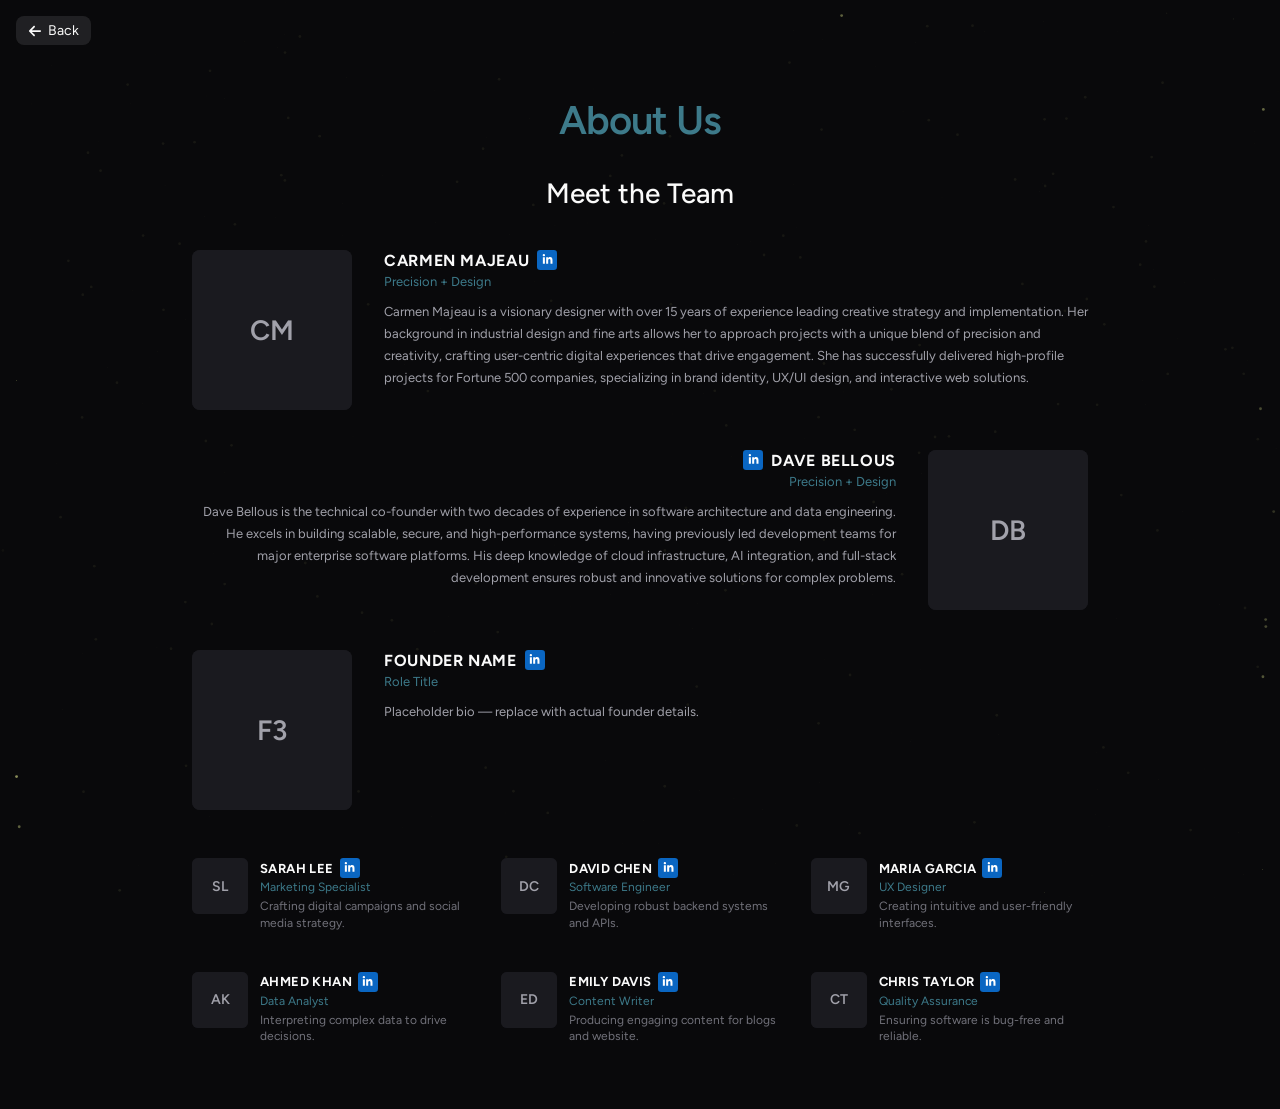
==== about.html @ b52b2489 "init" ====
<!DOCTYPE html>
<html lang="en" class="dark">
<head>
  <meta charset="UTF-8">
  <meta name="viewport" content="width=device-width, initial-scale=1.0">
  <title>About Us — NeuroVisionAI</title>
  <meta name="description" content="Meet the team behind NeuroVisionAI.">
  <link rel="preconnect" href="https://fonts.googleapis.com">
  <link rel="preconnect" href="https://fonts.gstatic.com" crossorigin>
  <link href="https://fonts.googleapis.com/css2?family=Figtree:wght@300..900&display=swap" rel="stylesheet">
  <link rel="stylesheet" href="style.css">
  <link rel="stylesheet" href="about.css">
</head>
<body>
  <!-- Particles canvas -->
  <div id="particles-container" aria-hidden="true">
    <canvas id="particles-canvas"></canvas>
  </div>

  <main>
    <!-- Back link -->
    <a href="index.html" class="back-link fade-in">
      <svg viewBox="0 0 448 512" width="14" height="14" fill="currentColor"><path d="M9.4 233.4c-12.5 12.5-12.5 32.8 0 45.3l160 160c12.5 12.5 32.8 12.5 45.3 0s12.5-32.8 0-45.3L109.2 288 416 288c17.7 0 32-14.3 32-32s-14.3-32-32-32l-306.7 0L214.6 118.6c12.5-12.5 12.5-32.8 0-45.3s-32.8-12.5-45.3 0l-160 160z"/></svg>
      Back
    </a>

    <section>
      <h1 class="about-title fade-in fade-delay-1">About Us</h1>

      <h2 class="meet-title fade-in fade-delay-1">Meet the Team</h2>

      <!-- Founders -->
      <div class="founders fade-in fade-delay-2">

        <!-- Founder 1 — Carmen (photo LEFT) -->
        <div class="founder-row">
          <div class="founder-photo">
            <img src="assets/team/founder-1.jpg" alt="Carmen Majeau" onerror="this.style.display='none'" />
            <div class="photo-placeholder">CM</div>
          </div>
          <div class="founder-info">
            <h3 class="founder-name">
              Carmen Majeau
              <a href="#" target="_blank" rel="noopener noreferrer" class="linkedin-icon">
                <svg viewBox="0 0 448 512" width="16" height="16" fill="currentColor"><path d="M100.28 448H7.4V148.9h92.88zM53.79 108.1C24.09 108.1 0 83.5 0 53.8a53.79 53.79 0 0 1 107.58 0c0 29.7-24.1 54.3-53.79 54.3zM447.9 448h-92.68V302.4c0-34.7-.7-79.2-48.29-79.2-48.29 0-55.69 37.7-55.69 76.7V448h-92.78V148.9h89.08v40.8h1.3c12.4-23.5 42.69-48.3 87.83-48.3 93.97 0 111.28 61.9 111.28 142.3V448z"/></svg>
              </a>
            </h3>
            <p class="founder-role">Precision + Design</p>
            <p class="founder-bio">Carmen Majeau is a visionary designer with over 15 years of experience leading creative strategy and implementation. Her background in industrial design and fine arts allows her to approach projects with a unique blend of precision and creativity, crafting user-centric digital experiences that drive engagement. She has successfully delivered high-profile projects for Fortune 500 companies, specializing in brand identity, UX/UI design, and interactive web solutions.</p>
          </div>
        </div>

        <!-- Founder 2 — Dave (photo RIGHT) -->
        <div class="founder-row founder-row-reverse">
          <div class="founder-photo">
            <img src="assets/team/founder-2.jpg" alt="Dave Bellous" onerror="this.style.display='none'" />
            <div class="photo-placeholder">DB</div>
          </div>
          <div class="founder-info founder-info-right">
            <h3 class="founder-name founder-name-right">
              <a href="#" target="_blank" rel="noopener noreferrer" class="linkedin-icon">
                <svg viewBox="0 0 448 512" width="16" height="16" fill="currentColor"><path d="M100.28 448H7.4V148.9h92.88zM53.79 108.1C24.09 108.1 0 83.5 0 53.8a53.79 53.79 0 0 1 107.58 0c0 29.7-24.1 54.3-53.79 54.3zM447.9 448h-92.68V302.4c0-34.7-.7-79.2-48.29-79.2-48.29 0-55.69 37.7-55.69 76.7V448h-92.78V148.9h89.08v40.8h1.3c12.4-23.5 42.69-48.3 87.83-48.3 93.97 0 111.28 61.9 111.28 142.3V448z"/></svg>
              </a>
              Dave Bellous
            </h3>
            <p class="founder-role">Precision + Design</p>
            <p class="founder-bio">Dave Bellous is the technical co-founder with two decades of experience in software architecture and data engineering. He excels in building scalable, secure, and high-performance systems, having previously led development teams for major enterprise software platforms. His deep knowledge of cloud infrastructure, AI integration, and full-stack development ensures robust and innovative solutions for complex problems.</p>
          </div>
        </div>

        <!-- Founder 3 — Placeholder (photo LEFT) -->
        <div class="founder-row">
          <div class="founder-photo">
            <img src="assets/team/founder-3.jpg" alt="Founder 3" onerror="this.style.display='none'" />
            <div class="photo-placeholder">F3</div>
          </div>
          <div class="founder-info">
            <h3 class="founder-name">
              Founder Name
              <a href="#" target="_blank" rel="noopener noreferrer" class="linkedin-icon">
                <svg viewBox="0 0 448 512" width="16" height="16" fill="currentColor"><path d="M100.28 448H7.4V148.9h92.88zM53.79 108.1C24.09 108.1 0 83.5 0 53.8a53.79 53.79 0 0 1 107.58 0c0 29.7-24.1 54.3-53.79 54.3zM447.9 448h-92.68V302.4c0-34.7-.7-79.2-48.29-79.2-48.29 0-55.69 37.7-55.69 76.7V448h-92.78V148.9h89.08v40.8h1.3c12.4-23.5 42.69-48.3 87.83-48.3 93.97 0 111.28 61.9 111.28 142.3V448z"/></svg>
              </a>
            </h3>
            <p class="founder-role">Role Title</p>
            <p class="founder-bio">Placeholder bio — replace with actual founder details.</p>
          </div>
        </div>
      </div>

      <!-- Team members -->
      <div class="team-grid fade-in fade-delay-3">
          <div class="team-card">
            <div class="team-photo">
              <img src="assets/team/member-1.jpg" alt="Sarah Lee" onerror="this.style.display='none'" />
              <div class="photo-placeholder">SL</div>
            </div>
            <div class="team-info">
              <h3 class="team-name">
                Sarah Lee
                <a href="#" target="_blank" rel="noopener noreferrer" class="linkedin-icon">
                  <svg viewBox="0 0 448 512" width="14" height="14" fill="currentColor"><path d="M100.28 448H7.4V148.9h92.88zM53.79 108.1C24.09 108.1 0 83.5 0 53.8a53.79 53.79 0 0 1 107.58 0c0 29.7-24.1 54.3-53.79 54.3zM447.9 448h-92.68V302.4c0-34.7-.7-79.2-48.29-79.2-48.29 0-55.69 37.7-55.69 76.7V448h-92.78V148.9h89.08v40.8h1.3c12.4-23.5 42.69-48.3 87.83-48.3 93.97 0 111.28 61.9 111.28 142.3V448z"/></svg>
                </a>
              </h3>
              <p class="team-role">Marketing Specialist</p>
              <p class="team-desc">Crafting digital campaigns and social media strategy.</p>
            </div>
          </div>

          <div class="team-card">
            <div class="team-photo">
              <img src="assets/team/member-2.jpg" alt="David Chen" onerror="this.style.display='none'" />
              <div class="photo-placeholder">DC</div>
            </div>
            <div class="team-info">
              <h3 class="team-name">
                David Chen
                <a href="#" target="_blank" rel="noopener noreferrer" class="linkedin-icon">
                  <svg viewBox="0 0 448 512" width="14" height="14" fill="currentColor"><path d="M100.28 448H7.4V148.9h92.88zM53.79 108.1C24.09 108.1 0 83.5 0 53.8a53.79 53.79 0 0 1 107.58 0c0 29.7-24.1 54.3-53.79 54.3zM447.9 448h-92.68V302.4c0-34.7-.7-79.2-48.29-79.2-48.29 0-55.69 37.7-55.69 76.7V448h-92.78V148.9h89.08v40.8h1.3c12.4-23.5 42.69-48.3 87.83-48.3 93.97 0 111.28 61.9 111.28 142.3V448z"/></svg>
                </a>
              </h3>
              <p class="team-role">Software Engineer</p>
              <p class="team-desc">Developing robust backend systems and APIs.</p>
            </div>
          </div>

          <div class="team-card">
            <div class="team-photo">
              <img src="assets/team/member-3.jpg" alt="Maria Garcia" onerror="this.style.display='none'" />
              <div class="photo-placeholder">MG</div>
            </div>
            <div class="team-info">
              <h3 class="team-name">
                Maria Garcia
                <a href="#" target="_blank" rel="noopener noreferrer" class="linkedin-icon">
                  <svg viewBox="0 0 448 512" width="14" height="14" fill="currentColor"><path d="M100.28 448H7.4V148.9h92.88zM53.79 108.1C24.09 108.1 0 83.5 0 53.8a53.79 53.79 0 0 1 107.58 0c0 29.7-24.1 54.3-53.79 54.3zM447.9 448h-92.68V302.4c0-34.7-.7-79.2-48.29-79.2-48.29 0-55.69 37.7-55.69 76.7V448h-92.78V148.9h89.08v40.8h1.3c12.4-23.5 42.69-48.3 87.83-48.3 93.97 0 111.28 61.9 111.28 142.3V448z"/></svg>
                </a>
              </h3>
              <p class="team-role">UX Designer</p>
              <p class="team-desc">Creating intuitive and user-friendly interfaces.</p>
            </div>
          </div>

          <div class="team-card">
            <div class="team-photo">
              <img src="assets/team/member-4.jpg" alt="Ahmed Khan" onerror="this.style.display='none'" />
              <div class="photo-placeholder">AK</div>
            </div>
            <div class="team-info">
              <h3 class="team-name">
                Ahmed Khan
                <a href="#" target="_blank" rel="noopener noreferrer" class="linkedin-icon">
                  <svg viewBox="0 0 448 512" width="14" height="14" fill="currentColor"><path d="M100.28 448H7.4V148.9h92.88zM53.79 108.1C24.09 108.1 0 83.5 0 53.8a53.79 53.79 0 0 1 107.58 0c0 29.7-24.1 54.3-53.79 54.3zM447.9 448h-92.68V302.4c0-34.7-.7-79.2-48.29-79.2-48.29 0-55.69 37.7-55.69 76.7V448h-92.78V148.9h89.08v40.8h1.3c12.4-23.5 42.69-48.3 87.83-48.3 93.97 0 111.28 61.9 111.28 142.3V448z"/></svg>
                </a>
              </h3>
              <p class="team-role">Data Analyst</p>
              <p class="team-desc">Interpreting complex data to drive decisions.</p>
            </div>
          </div>

          <div class="team-card">
            <div class="team-photo">
              <img src="assets/team/member-5.jpg" alt="Emily Davis" onerror="this.style.display='none'" />
              <div class="photo-placeholder">ED</div>
            </div>
            <div class="team-info">
              <h3 class="team-name">
                Emily Davis
                <a href="#" target="_blank" rel="noopener noreferrer" class="linkedin-icon">
                  <svg viewBox="0 0 448 512" width="14" height="14" fill="currentColor"><path d="M100.28 448H7.4V148.9h92.88zM53.79 108.1C24.09 108.1 0 83.5 0 53.8a53.79 53.79 0 0 1 107.58 0c0 29.7-24.1 54.3-53.79 54.3zM447.9 448h-92.68V302.4c0-34.7-.7-79.2-48.29-79.2-48.29 0-55.69 37.7-55.69 76.7V448h-92.78V148.9h89.08v40.8h1.3c12.4-23.5 42.69-48.3 87.83-48.3 93.97 0 111.28 61.9 111.28 142.3V448z"/></svg>
                </a>
              </h3>
              <p class="team-role">Content Writer</p>
              <p class="team-desc">Producing engaging content for blogs and website.</p>
            </div>
          </div>

          <div class="team-card">
            <div class="team-photo">
              <img src="assets/team/member-6.jpg" alt="Chris Taylor" onerror="this.style.display='none'" />
              <div class="photo-placeholder">CT</div>
            </div>
            <div class="team-info">
              <h3 class="team-name">
                Chris Taylor
                <a href="#" target="_blank" rel="noopener noreferrer" class="linkedin-icon">
                  <svg viewBox="0 0 448 512" width="14" height="14" fill="currentColor"><path d="M100.28 448H7.4V148.9h92.88zM53.79 108.1C24.09 108.1 0 83.5 0 53.8a53.79 53.79 0 0 1 107.58 0c0 29.7-24.1 54.3-53.79 54.3zM447.9 448h-92.68V302.4c0-34.7-.7-79.2-48.29-79.2-48.29 0-55.69 37.7-55.69 76.7V448h-92.78V148.9h89.08v40.8h1.3c12.4-23.5 42.69-48.3 87.83-48.3 93.97 0 111.28 61.9 111.28 142.3V448z"/></svg>
                </a>
              </h3>
              <p class="team-role">Quality Assurance</p>
              <p class="team-desc">Ensuring software is bug-free and reliable.</p>
            </div>
          </div>
      </div>
    </section>
  </main>

  <script src="script.js"></script>
</body>
</html>
---- style.css ----
/* Reset & Base */
*, *::before, *::after {
  margin: 0;
  padding: 0;
  box-sizing: border-box;
}

:root {
  --background: #09090b;
  --foreground: #fafafa;
  --muted: #27272a;
  --muted-foreground: #a1a1aa;
  --border: #27272a;
  --accent: #27272a;
  --yellow: #F7FF9B;
  --yellow-50: #fefce8;
  --yellow-100: #fef9c3;
  --yellow-200: #fef08a;
  --yellow-300: #fde047;
  --teal: #3d7a8a;
  --teal-light: #5aa3b5;
  --radius: 0.5rem;
}

::selection {
  background: var(--accent);
  color: var(--teal-light);
}

html {
  scroll-behavior: smooth;
}

body {
  font-family: 'Figtree', sans-serif;
  background: var(--background);
  color: var(--foreground);
  min-height: 100vh;
  overflow-x: hidden;
}

/* Particles */
#particles-container {
  position: fixed;
  inset: 0;
  z-index: -100;
}

#particles-canvas {
  width: 100vw;
  height: 100vh;
}

/* Main layout */
main {
  display: flex;
  flex-direction: column;
  align-items: center;
  min-height: 100vh;
  padding-top: 3rem;
}

@media (min-width: 768px) {
  main {
    padding-top: 6rem;
  }
}

section {
  display: flex;
  flex-direction: column;
  align-items: center;
  padding: 0 1rem;
}

@media (min-width: 640px) {
  section { padding: 0 1.5rem; }
}
@media (min-width: 1024px) {
  section { padding: 0 2rem; }
}

/* Fade-in animations */
.fade-in {
  opacity: 0;
  filter: blur(10px);
  transform: translateY(8px);
  animation: fadeIn 0.5s ease-out forwards;
}

.fade-delay-1 { animation-delay: 0.1s; }
.fade-delay-2 { animation-delay: 0.2s; }
.fade-delay-3 { animation-delay: 0.3s; }
.fade-delay-4 { animation-delay: 0.4s; }

/* Scroll-triggered: start hidden, JS adds .is-visible */
.fade-in-scroll {
  opacity: 0;
  filter: blur(10px);
  transform: translateY(16px);
  transition: opacity 0.6s ease-out, filter 0.6s ease-out, transform 0.6s ease-out;
}

.fade-in-scroll.is-visible {
  opacity: 1;
  filter: blur(0);
  transform: translateY(0);
}

@keyframes fadeIn {
  to {
    opacity: 1;
    filter: blur(0);
    transform: translateY(0);
  }
}

/* Header */
header {
  position: fixed;
  top: 0;
  left: 0;
  right: 0;
  display: flex;
  justify-content: space-between;
  z-index: 50;
  padding: 1rem;
}

.header-btn {
  display: inline-flex;
  align-items: center;
  gap: 0;
  padding: 0.375rem 0.75rem;
  font-size: 0.875rem;
  font-family: inherit;
  background: var(--muted);
  color: var(--foreground);
  border: none;
  border-radius: var(--radius);
  cursor: pointer;
  transition: color 0.15s ease;
}

.header-btn:hover {
  color: var(--teal-light);
}

.btn-text {
  display: none;
}

@media (min-width: 768px) {
  .header-btn { gap: 0.375rem; }
  .btn-text { display: inline; }
}

/* CTA */
#cta {
  display: flex;
  flex-direction: column;
  gap: 0.5rem;
  width: 100%;
  max-width: 42rem;
}

.badge-container {
  display: flex;
  align-items: center;
  justify-content: center;
}

.shimmer-badge {
  display: flex;
  align-items: center;
  justify-content: center;
  width: fit-content;
  border-radius: 9999px;
  background: rgba(39, 39, 42, 0.8);
}

.shimmer-text {
  padding: 0.25rem 1rem;
  font-size: 0.875rem;
  background: linear-gradient(
    90deg,
    #a1a1aa 0%,
    var(--teal-light) 50%,
    #a1a1aa 100%
  );
  background-size: 200px 100%;
  -webkit-background-clip: text;
  background-clip: text;
  -webkit-text-fill-color: transparent;
  animation: shimmer 2s linear infinite;
}

@keyframes shimmer {
  0% { background-position: -200px 0; }
  100% { background-position: 200px 0; }
}

.logo {
  width: 6rem;
  height: 6rem;
  margin: 0 auto;
}

.heading {
  text-align: center;
  font-size: 1.875rem;
  font-weight: 500;
  letter-spacing: -0.05em;
  line-height: 1.2;
}

@media (min-width: 640px) {
  .heading { font-size: 3rem; }
}

.heading strong {
  color: var(--teal-light);
}

.subheading {
  max-width: 34rem;
  margin: 0.375rem auto 0;
  text-align: center;
  font-size: 1rem;
  color: #d4d4d8;
}

@media (min-width: 640px) {
  .subheading { font-size: 1.125rem; }
}

/* Form */
#form-section {
  margin-top: 1.5rem;
  width: 100%;
  max-width: 24rem;
  display: flex;
  flex-direction: column;
  gap: 0.5rem;
}

#waitlist-form {
  display: flex;
  flex-direction: column;
  gap: 0.5rem;
}

#waitlist-form input {
  width: 100%;
  height: 2.5rem;
  padding: 0.5rem 0.75rem;
  font-size: 0.875rem;
  font-family: inherit;
  background: var(--background);
  color: var(--foreground);
  border: 1px solid var(--border);
  border-radius: var(--radius);
  outline: none;
  transition: box-shadow 0.15s, border-color 0.15s;
}

#waitlist-form input::placeholder {
  color: var(--muted-foreground);
}

#waitlist-form input:focus {
  border-color: var(--teal);
  box-shadow: 0 0 0 2px rgba(61, 122, 138, 0.25);
}

.submit-btn {
  display: inline-flex;
  align-items: center;
  justify-content: center;
  gap: 0.5rem;
  width: 100%;
  height: 2.5rem;
  margin-top: 0.5rem;
  padding: 0.5rem 1rem;
  font-size: 0.875rem;
  font-weight: 500;
  font-family: inherit;
  background: var(--foreground);
  color: var(--background);
  border: none;
  border-radius: var(--radius);
  cursor: pointer;
  transition: background 0.15s, opacity 0.15s;
  overflow: hidden;
  position: relative;
}

.submit-btn:hover {
  background: #e4e4e7;
}

.submit-btn:disabled {
  opacity: 0.5;
  cursor: not-allowed;
}

.submit-btn svg {
  transition: transform 0.3s ease;
  opacity: 0;
  width: 0;
}

.submit-btn:hover svg {
  opacity: 1;
  width: 14px;
  transform: translateX(4px);
}

.submit-btn:focus-visible {
  outline: 2px solid var(--teal);
  outline-offset: 2px;
}

.contact-info {
  display: flex;
  align-items: center;
  justify-content: center;
  gap: 0.25rem;
  margin-top: 1rem;
  color: var(--muted-foreground);
  font-size: 0.875rem;
}

.contact-info a {
  color: var(--muted-foreground);
  transition: color 0.2s;
  display: inline-flex;
  align-items: center;
}

.contact-info a:hover {
  color: var(--teal-light);
}

/* LinkedIn icon — blue badge, shared across pages */
.contact-info .linkedin-icon {
  display: inline-flex;
  align-items: center;
  justify-content: center;
  width: 1.25rem;
  height: 1.25rem;
  background: #0a66c2;
  border-radius: 0.2rem;
  color: #fff;
  transition: opacity 0.2s;
}

.contact-info .linkedin-icon svg {
  width: 0.7rem;
  height: 0.7rem;
}

.contact-info .linkedin-icon:hover {
  opacity: 0.8;
  color: #fff;
}

/* Dividers */
.divider {
  width: 4rem;
  height: 1px;
  background: #3f3f46;
  margin: 2.5rem auto;
}

@media (min-width: 768px) {
  .divider { margin: 3rem auto; }
}

/* Content sections */
#problem-section,
#features-section,
#science-section,
#status-section,
#bottom-cta {
  width: 100%;
  max-width: 42rem;
  padding: 3rem 0;
  text-align: center;
}

@media (min-width: 768px) {
  #problem-section,
  #features-section,
  #science-section,
  #status-section,
  #bottom-cta {
    padding: 4rem 0;
  }
}

.section-heading {
  font-size: 1.5rem;
  font-weight: 500;
  letter-spacing: -0.025em;
  color: #e4e4e7;
  margin-bottom: 1.5rem;
  line-height: 1.3;
}

@media (min-width: 768px) {
  .section-heading { font-size: 1.875rem; }
}

.section-text {
  font-size: 1rem;
  color: #d4d4d8;
  line-height: 1.7;
  margin-bottom: 1rem;
}

.section-text-lg {
  font-size: 1.125rem;
  font-weight: 500;
  color: #e4e4e7;
  margin: 2rem 0;
}

@media (min-width: 640px) {
  .section-text { font-size: 1.125rem; }
  .section-text-lg { font-size: 1.25rem; }
}

.text-highlight {
  color: var(--teal-light);
}

/* Stat cards */
.stat-cards {
  display: grid;
  grid-template-columns: 1fr;
  gap: 1rem;
  margin-bottom: 2rem;
}

@media (min-width: 480px) {
  .stat-cards { grid-template-columns: 1fr 1fr; }
}

.stat-card {
  display: flex;
  flex-direction: column;
  align-items: center;
  gap: 0.5rem;
  padding: 1.5rem 1.25rem;
  background: rgba(24, 24, 27, 0.6);
  border: 1px solid var(--border);
  border-radius: 0.75rem;
}

.stat-value {
  font-size: 2.25rem;
  font-weight: 700;
  letter-spacing: -0.03em;
  color: var(--teal-light);
  line-height: 1;
}

.stat-label {
  font-size: 0.875rem;
  color: var(--muted-foreground);
  text-align: center;
  line-height: 1.4;
}

/* Callout box */
.callout-box {
  padding: 1.25rem 1.5rem;
  background: rgba(61, 122, 138, 0.08);
  border-left: 3px solid var(--teal);
  border-radius: 0 0.5rem 0.5rem 0;
  margin-bottom: 0.5rem;
}

.callout-text {
  font-size: 0.9375rem;
  color: #d4d4d8;
  line-height: 1.6;
  text-align: left;
}

@media (min-width: 640px) {
  .callout-text { font-size: 1rem; }
}

/* Solution box */
.solution-box {
  padding: 1.5rem;
  background: rgba(24, 24, 27, 0.6);
  border: 1px solid var(--border);
  border-radius: 0.75rem;
}

.solution-label {
  font-size: 0.75rem;
  font-weight: 600;
  text-transform: uppercase;
  letter-spacing: 0.1em;
  color: var(--teal-light);
  margin-bottom: 0.5rem;
}

.solution-text {
  font-size: 1rem;
  color: #d4d4d8;
  line-height: 1.6;
}

@media (min-width: 640px) {
  .solution-text { font-size: 1.125rem; }
}

/* Slider */
.slider {
  width: 100%;
  margin: 1rem 0 2rem;
}

.slider-track {
  position: relative;
  min-height: 20rem;
}

.slide {
  display: none;
  flex-direction: column;
  align-items: center;
  gap: 1.5rem;
  animation: slideFadeIn 0.4s ease-out;
}

.slide.active {
  display: flex;
}

@keyframes slideFadeIn {
  from { opacity: 0; transform: translateY(12px); }
  to { opacity: 1; transform: translateY(0); }
}

.slide-image {
  position: relative;
  width: 100%;
  max-width: 36rem;
  aspect-ratio: 16 / 10;
  border-radius: 0.75rem;
  overflow: hidden;
  background: #18181b;
  border: 1px solid var(--border);
}

.slide-image img {
  width: 100%;
  height: 100%;
  object-fit: cover;
}

.slide-image img + .image-placeholder {
  display: none;
}

.slide-image img[style*="display: none"] + .image-placeholder {
  display: flex;
}

.image-placeholder {
  position: absolute;
  inset: 0;
  display: flex;
  align-items: center;
  justify-content: center;
  font-size: 0.875rem;
  color: var(--muted-foreground);
  background: #18181b;
}

.slide-content {
  text-align: center;
  max-width: 32rem;
}

.slide-title {
  font-size: 1.375rem;
  font-weight: 700;
  color: var(--foreground);
  margin-bottom: 0.5rem;
}

.slide-text {
  font-size: 1rem;
  color: #a1a1aa;
  line-height: 1.6;
}

/* Slider controls */
.slider-controls {
  display: flex;
  align-items: center;
  justify-content: center;
  gap: 1rem;
  margin-top: 1.5rem;
}

.slider-btn {
  display: flex;
  align-items: center;
  justify-content: center;
  width: 2.5rem;
  height: 2.5rem;
  font-size: 1.125rem;
  font-family: inherit;
  background: rgba(39, 39, 42, 0.8);
  color: var(--foreground);
  border: 1px solid var(--border);
  border-radius: 50%;
  cursor: pointer;
  transition: border-color 0.15s, color 0.15s;
}

.slider-btn:hover {
  border-color: var(--teal);
  color: var(--teal-light);
}

.slider-dots {
  display: flex;
  gap: 0.5rem;
}

.dot {
  width: 0.5rem;
  height: 0.5rem;
  border-radius: 50%;
  border: none;
  background: #3f3f46;
  cursor: pointer;
  transition: background 0.2s, transform 0.2s;
}

.dot.active {
  background: var(--teal-light);
  transform: scale(1.3);
}

.dot:hover {
  background: var(--teal);
}

/* Workflow */
.workflow-heading {
  font-size: 1.25rem;
  font-weight: 600;
  color: var(--teal-light);
  margin-top: 1rem;
  margin-bottom: 0.75rem;
}

.workflow-steps {
  display: flex;
  align-items: center;
  justify-content: center;
  gap: 0.75rem;
  flex-wrap: wrap;
}

.step {
  padding: 0.375rem 1rem;
  font-size: 0.9375rem;
  font-weight: 500;
  color: var(--foreground);
  background: rgba(39, 39, 42, 0.6);
  border: 1px solid var(--border);
  border-radius: 9999px;
}

.step-arrow {
  color: var(--muted-foreground);
  font-size: 1rem;
}

/* Science grid */
.science-grid {
  display: grid;
  grid-template-columns: 1fr 1fr;
  gap: 1rem;
  margin-bottom: 2rem;
}

@media (min-width: 640px) {
  .science-grid { grid-template-columns: repeat(4, 1fr); }
}

.science-card {
  display: flex;
  flex-direction: column;
  align-items: center;
  gap: 0.5rem;
  padding: 1.25rem 0.75rem;
  background: rgba(24, 24, 27, 0.6);
  border: 1px solid var(--border);
  border-radius: 0.75rem;
  transition: border-color 0.2s;
}

.science-card:hover {
  border-color: var(--teal);
}

.science-icon {
  color: var(--teal-light);
  margin-bottom: 0.25rem;
}

.science-title {
  font-size: 0.8125rem;
  font-weight: 600;
  color: var(--foreground);
  text-align: center;
}

.science-desc {
  font-size: 0.75rem;
  color: var(--muted-foreground);
  text-align: center;
  line-height: 1.4;
}

.science-collab {
  margin-top: 0.5rem;
  font-size: 0.9375rem;
  color: #71717a;
}

/* Status section */
.status-badge {
  display: inline-flex;
  align-items: center;
  padding: 0.375rem 1rem;
  font-size: 0.8125rem;
  font-weight: 600;
  text-transform: uppercase;
  letter-spacing: 0.08em;
  color: #bbf7d0;
  background: rgba(20, 83, 45, 0.25);
  border: 1px solid rgba(34, 197, 94, 0.2);
  border-radius: 9999px;
  margin-bottom: 1.25rem;
}

.raise-card {
  margin: 1.5rem 0 2rem;
  padding: 1.5rem;
  background: rgba(24, 24, 27, 0.6);
  border: 1px solid var(--border);
  border-radius: 0.75rem;
  text-align: left;
}

.raise-heading {
  font-size: 1rem;
  font-weight: 600;
  color: var(--teal-light);
  margin-bottom: 1rem;
}

.raise-list {
  list-style: none;
  padding: 0;
  display: flex;
  flex-direction: column;
  gap: 0.75rem;
}

.raise-list li {
  display: flex;
  align-items: center;
  gap: 0.625rem;
  font-size: 0.9375rem;
  color: #d4d4d8;
  line-height: 1.4;
}

@media (min-width: 640px) {
  .raise-list li { font-size: 1rem; }
}

.raise-icon {
  flex-shrink: 0;
  color: var(--teal-light);
  display: flex;
}

.status-closing {
  font-size: 1.125rem;
  font-weight: 500;
  color: #e4e4e7;
  line-height: 1.5;
}

.status-closing strong {
  color: var(--teal-light);
}

@media (min-width: 640px) {
  .status-closing { font-size: 1.25rem; }
}

/* Bottom CTA */
.bottom-cta-inner {
  display: flex;
  flex-direction: column;
  align-items: center;
  gap: 1rem;
  padding: 2.5rem 2rem;
  background: linear-gradient(135deg, rgba(61, 122, 138, 0.1) 0%, rgba(24, 24, 27, 0.6) 100%);
  border: 1px solid var(--border);
  border-radius: 1rem;
}

.bottom-workflow {
  font-size: 0.875rem;
  font-weight: 500;
  color: var(--muted-foreground);
  letter-spacing: 0.08em;
  text-transform: uppercase;
}

.bottom-tagline {
  font-size: 1.5rem;
  font-weight: 600;
  color: var(--teal-light);
  letter-spacing: -0.025em;
  line-height: 1.3;
  text-align: center;
}

@media (min-width: 768px) {
  .bottom-tagline { font-size: 2rem; }
}

.bottom-cta-btn {
  display: inline-flex;
  align-items: center;
  justify-content: center;
  padding: 0.625rem 1.5rem;
  font-size: 0.875rem;
  font-weight: 500;
  font-family: inherit;
  color: var(--background);
  background: var(--foreground);
  border-radius: var(--radius);
  text-decoration: none;
  transition: background 0.15s;
}

.bottom-cta-btn:hover {
  background: #e4e4e7;
}

#bottom-cta {
  padding-bottom: 4rem;
}

/* Top nav */
.top-nav {
  position: fixed;
  top: 0;
  right: 0;
  z-index: 50;
  padding: 1rem;
}

.about-link {
  display: inline-flex;
  align-items: center;
  padding: 0.375rem 0.75rem;
  font-size: 0.875rem;
  font-family: inherit;
  color: var(--foreground);
  background: var(--muted);
  border-radius: var(--radius);
  text-decoration: none;
  transition: color 0.15s;
}

.about-link:hover {
  color: var(--teal-light);
}

/* Toast */
#toast-container {
  position: fixed;
  top: 1rem;
  left: 50%;
  transform: translateX(-50%);
  z-index: 100;
  display: flex;
  flex-direction: column;
  gap: 0.5rem;
  pointer-events: none;
}

.toast {
  padding: 0.75rem 1.25rem;
  border-radius: var(--radius);
  font-size: 0.875rem;
  font-family: inherit;
  color: var(--foreground);
  background: #18181b;
  border: 1px solid var(--border);
  box-shadow: 0 4px 12px rgba(0, 0, 0, 0.4);
  pointer-events: auto;
  animation: toastIn 0.3s ease-out;
  white-space: nowrap;
}

.toast.toast-error {
  border-color: #7f1d1d;
}

.toast.toast-success {
  border-color: #14532d;
}

.toast.toast-loading {
  border-color: #3f3f46;
}

.toast-out {
  animation: toastOut 0.3s ease-in forwards;
}

@keyframes toastIn {
  from {
    opacity: 0;
    transform: translateY(-10px);
  }
  to {
    opacity: 1;
    transform: translateY(0);
  }
}

@keyframes toastOut {
  from {
    opacity: 1;
    transform: translateY(0);
  }
  to {
    opacity: 0;
    transform: translateY(-10px);
  }
}
---- about.css ----
/* Back link */
.back-link {
  position: fixed;
  top: 1rem;
  left: 1rem;
  z-index: 50;
  display: inline-flex;
  align-items: center;
  gap: 0.375rem;
  padding: 0.375rem 0.75rem;
  font-size: 0.875rem;
  font-family: inherit;
  color: var(--foreground);
  background: rgba(39, 39, 42, 0.8);
  backdrop-filter: blur(8px);
  border-radius: var(--radius);
  text-decoration: none;
  transition: color 0.15s;
}

.back-link:hover {
  color: var(--teal-light);
}

/* Page title — teal like PDF */
.about-title {
  font-size: 2rem;
  font-weight: 600;
  letter-spacing: -0.03em;
  color: #3d7a8a;
  text-align: center;
  margin-bottom: 2rem;
}

@media (min-width: 768px) {
  .about-title { font-size: 2.5rem; }
}

/* Meet the Team heading */
.meet-title {
  font-size: 1.5rem;
  font-weight: 500;
  color: var(--foreground);
  text-align: center;
  margin-bottom: 2.5rem;
}

@media (min-width: 768px) {
  .meet-title { font-size: 1.75rem; }
}

/* Founders — no panel, directly on background */
.founders {
  width: 100%;
  max-width: 56rem;
  margin-bottom: 2rem;
}

/* Founder rows */
.founder-row {
  display: flex;
  flex-direction: column;
  align-items: center;
  gap: 1.25rem;
  margin-bottom: 2.5rem;
}

.founder-row:last-child {
  margin-bottom: 0;
}

@media (min-width: 768px) {
  .founder-row {
    flex-direction: row;
    gap: 2rem;
    align-items: flex-start;
  }

  .founder-row-reverse {
    flex-direction: row-reverse;
  }
}

/* Founder photo — square with small rounding like PDF */
.founder-photo {
  position: relative;
  flex-shrink: 0;
  width: 8rem;
  height: 8rem;
  border-radius: 0.5rem;
  overflow: hidden;
  background: #1a1a1f;
}

@media (min-width: 768px) {
  .founder-photo {
    width: 10rem;
    height: 10rem;
  }
}

.founder-photo img {
  width: 100%;
  height: 100%;
  object-fit: cover;
}

/* Placeholder initials */
.photo-placeholder {
  position: absolute;
  inset: 0;
  display: flex;
  align-items: center;
  justify-content: center;
  font-size: 1.75rem;
  font-weight: 600;
  color: var(--muted-foreground);
  background: #1a1a1f;
}

.founder-photo img + .photo-placeholder,
.team-photo img + .photo-placeholder {
  display: none;
}

.founder-photo img[style*="display: none"] + .photo-placeholder,
.team-photo img[style*="display: none"] + .photo-placeholder {
  display: flex;
}

/* Founder info */
.founder-info {
  flex: 1;
  text-align: center;
}

@media (min-width: 768px) {
  .founder-info {
    text-align: left;
  }
  .founder-info-right {
    text-align: right;
  }
}

.founder-name {
  font-size: 1rem;
  font-weight: 700;
  color: var(--foreground);
  text-transform: uppercase;
  letter-spacing: 0.04em;
  display: inline-flex;
  align-items: center;
  gap: 0.5rem;
}

@media (min-width: 768px) {
  .founder-name-right {
    justify-content: flex-end;
  }
}

.founder-role {
  font-size: 0.8125rem;
  color: #3d7a8a;
  margin: 0.25rem 0 0.75rem;
}

.founder-bio {
  font-size: 0.8125rem;
  color: #a1a1aa;
  line-height: 1.7;
}

/* LinkedIn badge — blue square like PDF */
.linkedin-icon {
  display: inline-flex;
  align-items: center;
  justify-content: center;
  width: 1.25rem;
  height: 1.25rem;
  background: #0a66c2;
  border-radius: 0.2rem;
  color: #fff;
  transition: opacity 0.2s;
}

.linkedin-icon svg {
  width: 0.7rem;
  height: 0.7rem;
}

.linkedin-icon:hover {
  opacity: 0.8;
}

/* Team grid — directly on background, no panel */
.team-grid {
  display: grid;
  grid-template-columns: 1fr;
  gap: 2rem 1.5rem;
  width: 100%;
  max-width: 56rem;
  padding: 1rem 0 4rem;
}

@media (min-width: 640px) {
  .team-grid {
    grid-template-columns: repeat(2, 1fr);
  }
}

@media (min-width: 768px) {
  .team-grid {
    grid-template-columns: repeat(3, 1fr);
    gap: 2.5rem 2rem;
  }
}

/* Team card — no background, no border */
.team-card {
  display: flex;
  align-items: flex-start;
  gap: 0.75rem;
}

/* Team photo — square like PDF */
.team-photo {
  position: relative;
  flex-shrink: 0;
  width: 3.5rem;
  height: 3.5rem;
  border-radius: 0.375rem;
  overflow: hidden;
  background: #1a1a1f;
}

.team-photo img {
  width: 100%;
  height: 100%;
  object-fit: cover;
}

.team-photo .photo-placeholder {
  font-size: 0.875rem;
}

/* Team info */
.team-info {
  flex: 1;
  min-width: 0;
}

.team-name {
  font-size: 0.8125rem;
  font-weight: 700;
  color: var(--foreground);
  text-transform: uppercase;
  letter-spacing: 0.03em;
  display: flex;
  align-items: center;
  gap: 0.375rem;
}

.team-role {
  font-size: 0.75rem;
  color: #3d7a8a;
  margin-top: 0.125rem;
}

.team-desc {
  font-size: 0.75rem;
  color: #71717a;
  line-height: 1.4;
  margin-top: 0.25rem;
}
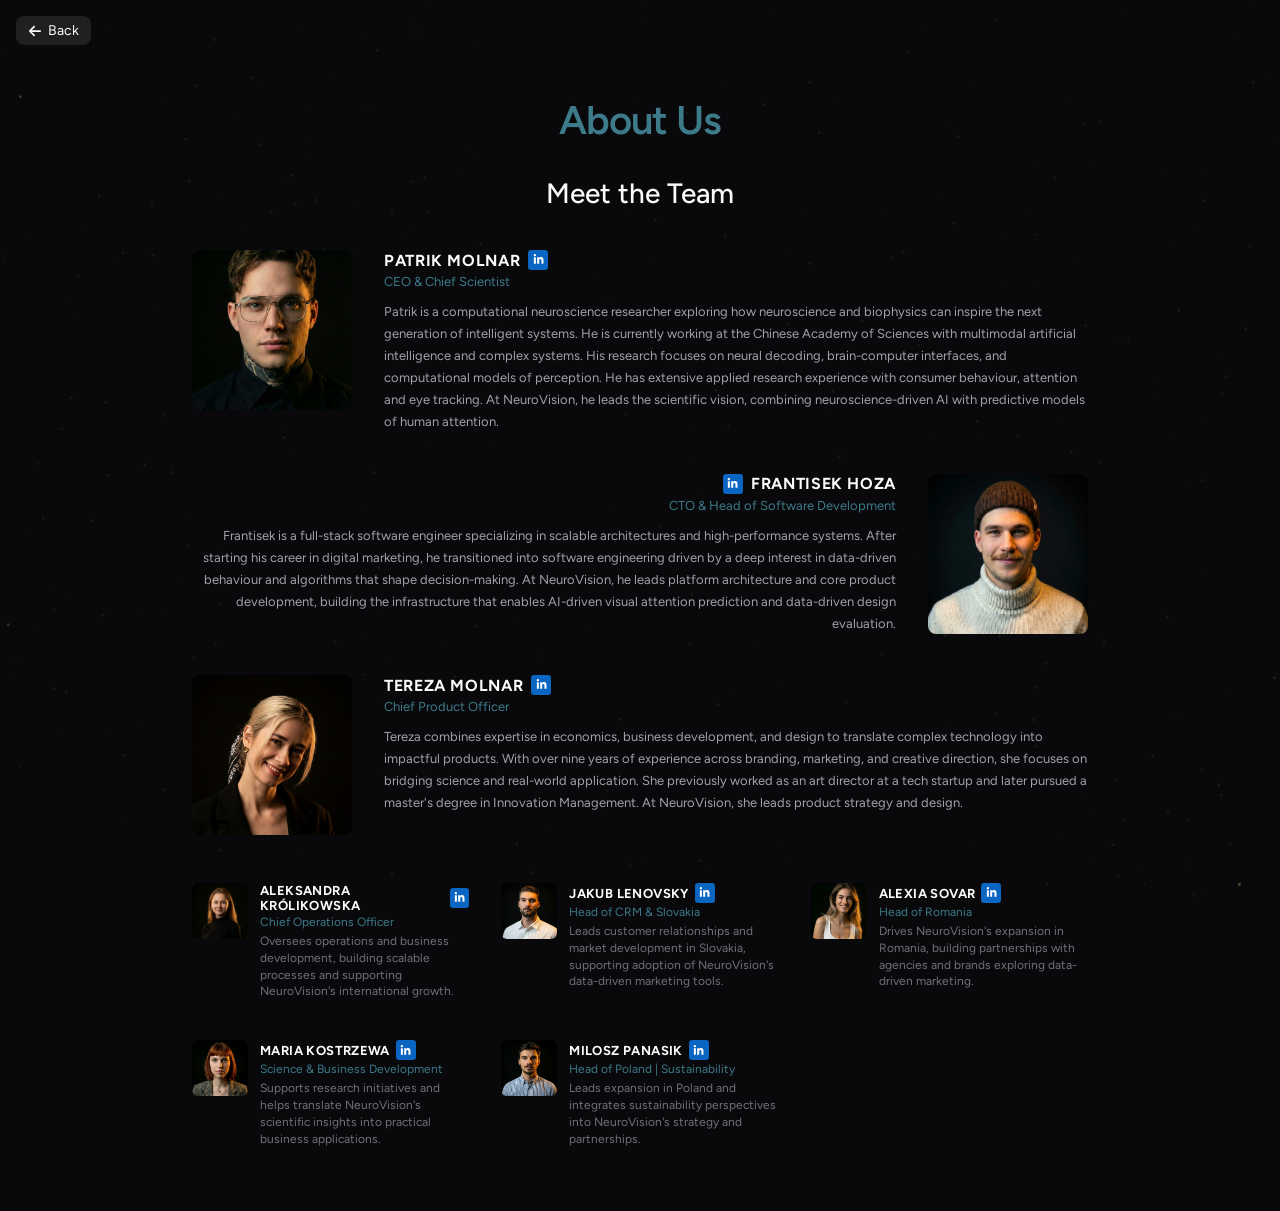
==== commit 5db017b1: "about us" ====
--- a/about.html
+++ b/about.html
@@ -32,57 +32,57 @@
       <!-- Founders -->
       <div class="founders fade-in fade-delay-2">
 
-        <!-- Founder 1 — Carmen (photo LEFT) -->
+        <!-- Founder 1 — Patrik (photo LEFT) -->
         <div class="founder-row">
           <div class="founder-photo">
-            <img src="assets/team/founder-1.jpg" alt="Carmen Majeau" onerror="this.style.display='none'" />
-            <div class="photo-placeholder">CM</div>
+            <img src="assets/patrik.jpeg" alt="Patrik Molnar" />
+            <div class="photo-placeholder">PM</div>
           </div>
           <div class="founder-info">
             <h3 class="founder-name">
-              Carmen Majeau
-              <a href="#" target="_blank" rel="noopener noreferrer" class="linkedin-icon">
+              Patrik Molnar
+              <a href="https://www.linkedin.com/in/patrik-molnar-the-neuroscientist/" target="_blank" rel="noopener noreferrer" class="linkedin-icon">
                 <svg viewBox="0 0 448 512" width="16" height="16" fill="currentColor"><path d="M100.28 448H7.4V148.9h92.88zM53.79 108.1C24.09 108.1 0 83.5 0 53.8a53.79 53.79 0 0 1 107.58 0c0 29.7-24.1 54.3-53.79 54.3zM447.9 448h-92.68V302.4c0-34.7-.7-79.2-48.29-79.2-48.29 0-55.69 37.7-55.69 76.7V448h-92.78V148.9h89.08v40.8h1.3c12.4-23.5 42.69-48.3 87.83-48.3 93.97 0 111.28 61.9 111.28 142.3V448z"/></svg>
               </a>
             </h3>
-            <p class="founder-role">Precision + Design</p>
-            <p class="founder-bio">Carmen Majeau is a visionary designer with over 15 years of experience leading creative strategy and implementation. Her background in industrial design and fine arts allows her to approach projects with a unique blend of precision and creativity, crafting user-centric digital experiences that drive engagement. She has successfully delivered high-profile projects for Fortune 500 companies, specializing in brand identity, UX/UI design, and interactive web solutions.</p>
+            <p class="founder-role">CEO &amp; Chief Scientist</p>
+            <p class="founder-bio">Patrik is a computational neuroscience researcher exploring how neuroscience and biophysics can inspire the next generation of intelligent systems. He is currently working at the Chinese Academy of Sciences with multimodal artificial intelligence and complex systems. His research focuses on neural decoding, brain-computer interfaces, and computational models of perception. He has extensive applied research experience with consumer behaviour, attention and eye tracking. At NeuroVision, he leads the scientific vision, combining neuroscience-driven AI with predictive models of human attention.</p>
           </div>
         </div>
 
-        <!-- Founder 2 — Dave (photo RIGHT) -->
+        <!-- Founder 2 — Frantisek (photo RIGHT) -->
         <div class="founder-row founder-row-reverse">
           <div class="founder-photo">
-            <img src="assets/team/founder-2.jpg" alt="Dave Bellous" onerror="this.style.display='none'" />
-            <div class="photo-placeholder">DB</div>
+            <img src="assets/frantisek.jpeg" alt="Frantisek Hoza" />
+            <div class="photo-placeholder">FH</div>
           </div>
           <div class="founder-info founder-info-right">
             <h3 class="founder-name founder-name-right">
-              <a href="#" target="_blank" rel="noopener noreferrer" class="linkedin-icon">
+              <a href="https://www.linkedin.com/in/frantisek-hoza" target="_blank" rel="noopener noreferrer" class="linkedin-icon">
                 <svg viewBox="0 0 448 512" width="16" height="16" fill="currentColor"><path d="M100.28 448H7.4V148.9h92.88zM53.79 108.1C24.09 108.1 0 83.5 0 53.8a53.79 53.79 0 0 1 107.58 0c0 29.7-24.1 54.3-53.79 54.3zM447.9 448h-92.68V302.4c0-34.7-.7-79.2-48.29-79.2-48.29 0-55.69 37.7-55.69 76.7V448h-92.78V148.9h89.08v40.8h1.3c12.4-23.5 42.69-48.3 87.83-48.3 93.97 0 111.28 61.9 111.28 142.3V448z"/></svg>
               </a>
-              Dave Bellous
+              Frantisek Hoza
             </h3>
-            <p class="founder-role">Precision + Design</p>
-            <p class="founder-bio">Dave Bellous is the technical co-founder with two decades of experience in software architecture and data engineering. He excels in building scalable, secure, and high-performance systems, having previously led development teams for major enterprise software platforms. His deep knowledge of cloud infrastructure, AI integration, and full-stack development ensures robust and innovative solutions for complex problems.</p>
+            <p class="founder-role">CTO &amp; Head of Software Development</p>
+            <p class="founder-bio">Frantisek is a full-stack software engineer specializing in scalable architectures and high-performance systems. After starting his career in digital marketing, he transitioned into software engineering driven by a deep interest in data-driven behaviour and algorithms that shape decision-making. At NeuroVision, he leads platform architecture and core product development, building the infrastructure that enables AI-driven visual attention prediction and data-driven design evaluation.</p>
           </div>
         </div>
 
-        <!-- Founder 3 — Placeholder (photo LEFT) -->
+        <!-- Founder 3 — Tereza (photo LEFT) -->
         <div class="founder-row">
           <div class="founder-photo">
-            <img src="assets/team/founder-3.jpg" alt="Founder 3" onerror="this.style.display='none'" />
-            <div class="photo-placeholder">F3</div>
+            <img src="assets/tereza.jpeg" alt="Tereza Molnar" />
+            <div class="photo-placeholder">TM</div>
           </div>
           <div class="founder-info">
             <h3 class="founder-name">
-              Founder Name
-              <a href="#" target="_blank" rel="noopener noreferrer" class="linkedin-icon">
+              Tereza Molnar
+              <a href="https://www.linkedin.com/in/teri-molnar/" target="_blank" rel="noopener noreferrer" class="linkedin-icon">
                 <svg viewBox="0 0 448 512" width="16" height="16" fill="currentColor"><path d="M100.28 448H7.4V148.9h92.88zM53.79 108.1C24.09 108.1 0 83.5 0 53.8a53.79 53.79 0 0 1 107.58 0c0 29.7-24.1 54.3-53.79 54.3zM447.9 448h-92.68V302.4c0-34.7-.7-79.2-48.29-79.2-48.29 0-55.69 37.7-55.69 76.7V448h-92.78V148.9h89.08v40.8h1.3c12.4-23.5 42.69-48.3 87.83-48.3 93.97 0 111.28 61.9 111.28 142.3V448z"/></svg>
               </a>
             </h3>
-            <p class="founder-role">Role Title</p>
-            <p class="founder-bio">Placeholder bio — replace with actual founder details.</p>
+            <p class="founder-role">Chief Product Officer</p>
+            <p class="founder-bio">Tereza combines expertise in economics, business development, and design to translate complex technology into impactful products. With over nine years of experience across branding, marketing, and creative direction, she focuses on bridging science and real-world application. She previously worked as an art director at a tech startup and later pursued a master's degree in Innovation Management. At NeuroVision, she leads product strategy and design.</p>
           </div>
         </div>
       </div>
@@ -91,103 +91,86 @@
       <div class="team-grid fade-in fade-delay-3">
           <div class="team-card">
             <div class="team-photo">
-              <img src="assets/team/member-1.jpg" alt="Sarah Lee" onerror="this.style.display='none'" />
-              <div class="photo-placeholder">SL</div>
+              <img src="assets/aleksandra.jpeg" alt="Aleksandra Królikowska" />
+              <div class="photo-placeholder">AK</div>
             </div>
             <div class="team-info">
               <h3 class="team-name">
-                Sarah Lee
-                <a href="#" target="_blank" rel="noopener noreferrer" class="linkedin-icon">
+                Aleksandra Królikowska
+                <a href="https://www.linkedin.com/in/aleksandra-krolikowska-589764172/" target="_blank" rel="noopener noreferrer" class="linkedin-icon">
                   <svg viewBox="0 0 448 512" width="14" height="14" fill="currentColor"><path d="M100.28 448H7.4V148.9h92.88zM53.79 108.1C24.09 108.1 0 83.5 0 53.8a53.79 53.79 0 0 1 107.58 0c0 29.7-24.1 54.3-53.79 54.3zM447.9 448h-92.68V302.4c0-34.7-.7-79.2-48.29-79.2-48.29 0-55.69 37.7-55.69 76.7V448h-92.78V148.9h89.08v40.8h1.3c12.4-23.5 42.69-48.3 87.83-48.3 93.97 0 111.28 61.9 111.28 142.3V448z"/></svg>
                 </a>
               </h3>
-              <p class="team-role">Marketing Specialist</p>
-              <p class="team-desc">Crafting digital campaigns and social media strategy.</p>
+              <p class="team-role">Chief Operations Officer</p>
+              <p class="team-desc">Oversees operations and business development, building scalable processes and supporting NeuroVision's international growth.</p>
             </div>
           </div>
 
           <div class="team-card">
             <div class="team-photo">
-              <img src="assets/team/member-2.jpg" alt="David Chen" onerror="this.style.display='none'" />
-              <div class="photo-placeholder">DC</div>
+              <img src="assets/jakub.jpeg" alt="Jakub Lenovsky" />
+              <div class="photo-placeholder">JL</div>
             </div>
             <div class="team-info">
               <h3 class="team-name">
-                David Chen
-                <a href="#" target="_blank" rel="noopener noreferrer" class="linkedin-icon">
+                Jakub Lenovsky
+                <a href="https://www.linkedin.com/in/jakub-lenovsky/" target="_blank" rel="noopener noreferrer" class="linkedin-icon">
                   <svg viewBox="0 0 448 512" width="14" height="14" fill="currentColor"><path d="M100.28 448H7.4V148.9h92.88zM53.79 108.1C24.09 108.1 0 83.5 0 53.8a53.79 53.79 0 0 1 107.58 0c0 29.7-24.1 54.3-53.79 54.3zM447.9 448h-92.68V302.4c0-34.7-.7-79.2-48.29-79.2-48.29 0-55.69 37.7-55.69 76.7V448h-92.78V148.9h89.08v40.8h1.3c12.4-23.5 42.69-48.3 87.83-48.3 93.97 0 111.28 61.9 111.28 142.3V448z"/></svg>
                 </a>
               </h3>
-              <p class="team-role">Software Engineer</p>
-              <p class="team-desc">Developing robust backend systems and APIs.</p>
+              <p class="team-role">Head of CRM &amp; Slovakia</p>
+              <p class="team-desc">Leads customer relationships and market development in Slovakia, supporting adoption of NeuroVision's data-driven marketing tools.</p>
             </div>
           </div>
 
           <div class="team-card">
             <div class="team-photo">
-              <img src="assets/team/member-3.jpg" alt="Maria Garcia" onerror="this.style.display='none'" />
-              <div class="photo-placeholder">MG</div>
+              <img src="assets/alexia.jpeg" alt="Alexia Sovar" />
+              <div class="photo-placeholder">AS</div>
             </div>
             <div class="team-info">
               <h3 class="team-name">
-                Maria Garcia
-                <a href="#" target="_blank" rel="noopener noreferrer" class="linkedin-icon">
+                Alexia Sovar
+                <a href="https://www.linkedin.com/in/alexia-maria-sovar-6268a8226/" target="_blank" rel="noopener noreferrer" class="linkedin-icon">
                   <svg viewBox="0 0 448 512" width="14" height="14" fill="currentColor"><path d="M100.28 448H7.4V148.9h92.88zM53.79 108.1C24.09 108.1 0 83.5 0 53.8a53.79 53.79 0 0 1 107.58 0c0 29.7-24.1 54.3-53.79 54.3zM447.9 448h-92.68V302.4c0-34.7-.7-79.2-48.29-79.2-48.29 0-55.69 37.7-55.69 76.7V448h-92.78V148.9h89.08v40.8h1.3c12.4-23.5 42.69-48.3 87.83-48.3 93.97 0 111.28 61.9 111.28 142.3V448z"/></svg>
                 </a>
               </h3>
-              <p class="team-role">UX Designer</p>
-              <p class="team-desc">Creating intuitive and user-friendly interfaces.</p>
+              <p class="team-role">Head of Romania</p>
+              <p class="team-desc">Drives NeuroVision's expansion in Romania, building partnerships with agencies and brands exploring data-driven marketing.</p>
             </div>
           </div>
 
           <div class="team-card">
             <div class="team-photo">
-              <img src="assets/team/member-4.jpg" alt="Ahmed Khan" onerror="this.style.display='none'" />
-              <div class="photo-placeholder">AK</div>
+              <img src="assets/maria.jpeg" alt="Maria Kostrzewa" />
+              <div class="photo-placeholder">MK</div>
             </div>
             <div class="team-info">
               <h3 class="team-name">
-                Ahmed Khan
-                <a href="#" target="_blank" rel="noopener noreferrer" class="linkedin-icon">
+                Maria Kostrzewa
+                <a href="https://www.linkedin.com/in/maria-kostrzewa-a44758291/" target="_blank" rel="noopener noreferrer" class="linkedin-icon">
                   <svg viewBox="0 0 448 512" width="14" height="14" fill="currentColor"><path d="M100.28 448H7.4V148.9h92.88zM53.79 108.1C24.09 108.1 0 83.5 0 53.8a53.79 53.79 0 0 1 107.58 0c0 29.7-24.1 54.3-53.79 54.3zM447.9 448h-92.68V302.4c0-34.7-.7-79.2-48.29-79.2-48.29 0-55.69 37.7-55.69 76.7V448h-92.78V148.9h89.08v40.8h1.3c12.4-23.5 42.69-48.3 87.83-48.3 93.97 0 111.28 61.9 111.28 142.3V448z"/></svg>
                 </a>
               </h3>
-              <p class="team-role">Data Analyst</p>
-              <p class="team-desc">Interpreting complex data to drive decisions.</p>
+              <p class="team-role">Science &amp; Business Development</p>
+              <p class="team-desc">Supports research initiatives and helps translate NeuroVision's scientific insights into practical business applications.</p>
             </div>
           </div>
 
           <div class="team-card">
             <div class="team-photo">
-              <img src="assets/team/member-5.jpg" alt="Emily Davis" onerror="this.style.display='none'" />
-              <div class="photo-placeholder">ED</div>
+              <img src="assets/milosz.jpeg" alt="Milosz Panasik" />
+              <div class="photo-placeholder">MP</div>
             </div>
             <div class="team-info">
               <h3 class="team-name">
-                Emily Davis
-                <a href="#" target="_blank" rel="noopener noreferrer" class="linkedin-icon">
+                Milosz Panasik
+                <a href="https://www.linkedin.com/in/milosz-panasik/" target="_blank" rel="noopener noreferrer" class="linkedin-icon">
                   <svg viewBox="0 0 448 512" width="14" height="14" fill="currentColor"><path d="M100.28 448H7.4V148.9h92.88zM53.79 108.1C24.09 108.1 0 83.5 0 53.8a53.79 53.79 0 0 1 107.58 0c0 29.7-24.1 54.3-53.79 54.3zM447.9 448h-92.68V302.4c0-34.7-.7-79.2-48.29-79.2-48.29 0-55.69 37.7-55.69 76.7V448h-92.78V148.9h89.08v40.8h1.3c12.4-23.5 42.69-48.3 87.83-48.3 93.97 0 111.28 61.9 111.28 142.3V448z"/></svg>
                 </a>
               </h3>
-              <p class="team-role">Content Writer</p>
-              <p class="team-desc">Producing engaging content for blogs and website.</p>
-            </div>
-          </div>
-
-          <div class="team-card">
-            <div class="team-photo">
-              <img src="assets/team/member-6.jpg" alt="Chris Taylor" onerror="this.style.display='none'" />
-              <div class="photo-placeholder">CT</div>
-            </div>
-            <div class="team-info">
-              <h3 class="team-name">
-                Chris Taylor
-                <a href="#" target="_blank" rel="noopener noreferrer" class="linkedin-icon">
-                  <svg viewBox="0 0 448 512" width="14" height="14" fill="currentColor"><path d="M100.28 448H7.4V148.9h92.88zM53.79 108.1C24.09 108.1 0 83.5 0 53.8a53.79 53.79 0 0 1 107.58 0c0 29.7-24.1 54.3-53.79 54.3zM447.9 448h-92.68V302.4c0-34.7-.7-79.2-48.29-79.2-48.29 0-55.69 37.7-55.69 76.7V448h-92.78V148.9h89.08v40.8h1.3c12.4-23.5 42.69-48.3 87.83-48.3 93.97 0 111.28 61.9 111.28 142.3V448z"/></svg>
-                </a>
-              </h3>
-              <p class="team-role">Quality Assurance</p>
-              <p class="team-desc">Ensuring software is bug-free and reliable.</p>
+              <p class="team-role">Head of Poland | Sustainability</p>
+              <p class="team-desc">Leads expansion in Poland and integrates sustainability perspectives into NeuroVision's strategy and partnerships.</p>
             </div>
           </div>
       </div>
--- a/style.css
+++ b/style.css
@@ -201,9 +201,12 @@
 }
 
 .logo {
-  width: 6rem;
-  height: 6rem;
+  width: 10rem;
+  height: 10rem;
   margin: 0 auto;
+  border-radius: 1.25rem;
+  object-fit: cover;
+  box-shadow: 0 4px 24px rgba(0, 0, 0, 0.3);
 }
 
 .heading {
@@ -365,6 +368,29 @@
   color: #fff;
 }
 
+/* Investor button */
+.investor-btn {
+  display: inline-flex;
+  align-items: center;
+  justify-content: center;
+  margin: 1rem auto 0;
+  padding: 0.5rem 1.25rem;
+  font-size: 0.875rem;
+  font-weight: 600;
+  font-family: inherit;
+  color: #fff;
+  background: linear-gradient(135deg, #e74c6f, #e04040);
+  border: none;
+  border-radius: 9999px;
+  text-decoration: none;
+  cursor: pointer;
+  transition: opacity 0.15s;
+}
+
+.investor-btn:hover {
+  opacity: 0.85;
+}
+
 /* Dividers */
 .divider {
   width: 4rem;
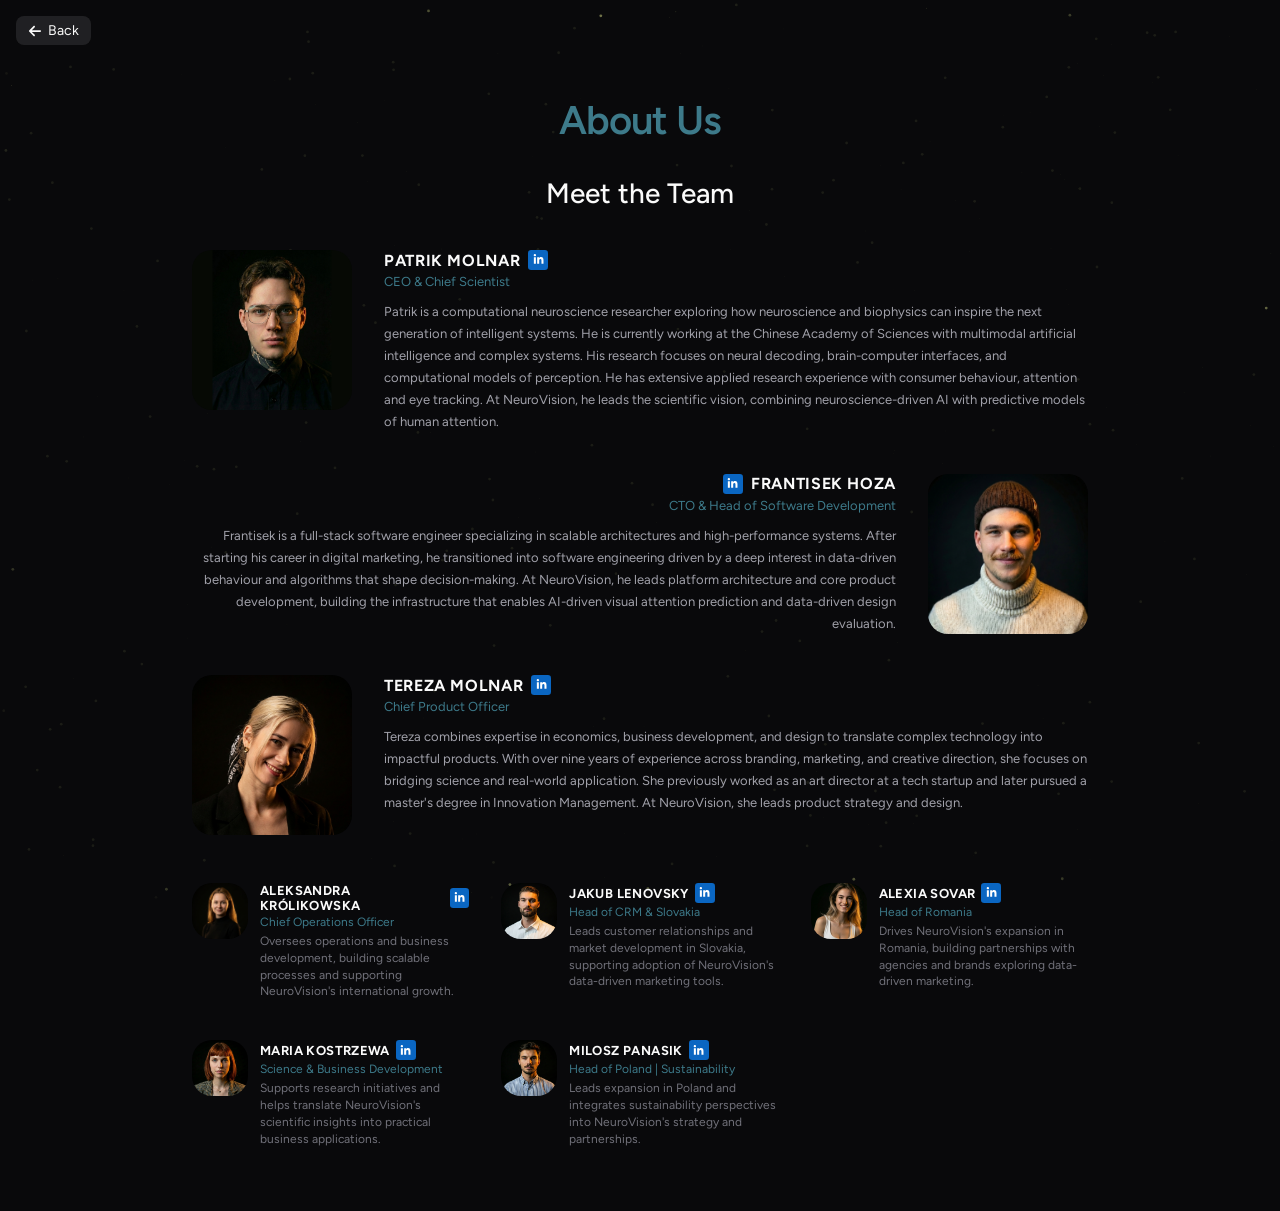
==== commit bb9810d9: "after review fixes" ====
--- a/about.html
+++ b/about.html
@@ -35,7 +35,7 @@
         <!-- Founder 1 — Patrik (photo LEFT) -->
         <div class="founder-row">
           <div class="founder-photo">
-            <img src="assets/patrik.jpeg" alt="Patrik Molnar" />
+            <img src="assets/patrik.webp" alt="Patrik Molnar" />
             <div class="photo-placeholder">PM</div>
           </div>
           <div class="founder-info">
--- a/style.css
+++ b/style.css
@@ -203,7 +203,7 @@
 .logo {
   width: 10rem;
   height: 10rem;
-  margin: 0 auto;
+  margin: 1.5rem auto 2rem;
   border-radius: 1.25rem;
   object-fit: cover;
   box-shadow: 0 4px 24px rgba(0, 0, 0, 0.3);
@@ -222,7 +222,12 @@
 }
 
 .heading strong {
-  color: var(--teal-light);
+  background: linear-gradient(90deg, #a1a1aa 0%, var(--teal-light) 50%, #a1a1aa 100%);
+  background-size: 200px 100%;
+  -webkit-background-clip: text;
+  background-clip: text;
+  -webkit-text-fill-color: transparent;
+  animation: shimmer 2s linear infinite;
 }
 
 .subheading {
@@ -240,6 +245,7 @@
 /* Form */
 #form-section {
   margin-top: 1.5rem;
+  margin-bottom: 1rem;
   width: 100%;
   max-width: 24rem;
   display: flex;
@@ -274,6 +280,62 @@
 #waitlist-form input:focus {
   border-color: var(--teal);
   box-shadow: 0 0 0 2px rgba(61, 122, 138, 0.25);
+}
+
+/* Investor toggle */
+.investor-toggle {
+  display: flex;
+  justify-content: center;
+  margin-top: 0.25rem;
+}
+
+.toggle-label {
+  display: flex;
+  align-items: center;
+  gap: 0.625rem;
+  cursor: pointer;
+  user-select: none;
+}
+
+.toggle-text {
+  font-size: 0.875rem;
+  color: var(--muted-foreground);
+}
+
+.toggle-label input {
+  display: none;
+}
+
+.toggle-switch {
+  position: relative;
+  width: 2.5rem;
+  height: 1.375rem;
+  background: var(--muted);
+  border: 1px solid var(--border);
+  border-radius: 9999px;
+  transition: background 0.2s, border-color 0.2s;
+}
+
+.toggle-switch::after {
+  content: '';
+  position: absolute;
+  top: 2px;
+  left: 2px;
+  width: 1rem;
+  height: 1rem;
+  background: var(--muted-foreground);
+  border-radius: 50%;
+  transition: transform 0.2s, background 0.2s;
+}
+
+.toggle-label input:checked + .toggle-switch {
+  background: var(--teal);
+  border-color: var(--teal-light);
+}
+
+.toggle-label input:checked + .toggle-switch::after {
+  transform: translateX(1.125rem);
+  background: var(--foreground);
 }
 
 .submit-btn {
@@ -458,7 +520,12 @@
 }
 
 .text-highlight {
-  color: var(--teal-light);
+  background: linear-gradient(90deg, #a1a1aa 0%, var(--teal-light) 50%, #a1a1aa 100%);
+  background-size: 200px 100%;
+  -webkit-background-clip: text;
+  background-clip: text;
+  -webkit-text-fill-color: transparent;
+  animation: shimmer 2s linear infinite;
 }
 
 /* Stat cards */
@@ -488,7 +555,12 @@
   font-size: 2.25rem;
   font-weight: 700;
   letter-spacing: -0.03em;
-  color: var(--teal-light);
+  background: linear-gradient(90deg, #a1a1aa 0%, var(--teal-light) 50%, #a1a1aa 100%);
+  background-size: 200px 100%;
+  -webkit-background-clip: text;
+  background-clip: text;
+  -webkit-text-fill-color: transparent;
+  animation: shimmer 2s linear infinite;
   line-height: 1;
 }
 
@@ -532,7 +604,12 @@
   font-weight: 600;
   text-transform: uppercase;
   letter-spacing: 0.1em;
-  color: var(--teal-light);
+  background: linear-gradient(90deg, #a1a1aa 0%, var(--teal-light) 50%, #a1a1aa 100%);
+  background-size: 200px 100%;
+  -webkit-background-clip: text;
+  background-clip: text;
+  -webkit-text-fill-color: transparent;
+  animation: shimmer 2s linear infinite;
   margin-bottom: 0.5rem;
 }
 
@@ -686,7 +763,12 @@
 .workflow-heading {
   font-size: 1.25rem;
   font-weight: 600;
-  color: var(--teal-light);
+  background: linear-gradient(90deg, #a1a1aa 0%, var(--teal-light) 50%, #a1a1aa 100%);
+  background-size: 200px 100%;
+  -webkit-background-clip: text;
+  background-clip: text;
+  -webkit-text-fill-color: transparent;
+  animation: shimmer 2s linear infinite;
   margin-top: 1rem;
   margin-bottom: 0.75rem;
 }
@@ -795,7 +877,12 @@
 .raise-heading {
   font-size: 1rem;
   font-weight: 600;
-  color: var(--teal-light);
+  background: linear-gradient(90deg, #a1a1aa 0%, var(--teal-light) 50%, #a1a1aa 100%);
+  background-size: 200px 100%;
+  -webkit-background-clip: text;
+  background-clip: text;
+  -webkit-text-fill-color: transparent;
+  animation: shimmer 2s linear infinite;
   margin-bottom: 1rem;
 }
 
@@ -834,7 +921,12 @@
 }
 
 .status-closing strong {
-  color: var(--teal-light);
+  background: linear-gradient(90deg, #a1a1aa 0%, var(--teal-light) 50%, #a1a1aa 100%);
+  background-size: 200px 100%;
+  -webkit-background-clip: text;
+  background-clip: text;
+  -webkit-text-fill-color: transparent;
+  animation: shimmer 2s linear infinite;
 }
 
 @media (min-width: 640px) {
@@ -864,7 +956,12 @@
 .bottom-tagline {
   font-size: 1.5rem;
   font-weight: 600;
-  color: var(--teal-light);
+  background: linear-gradient(90deg, #a1a1aa 0%, var(--teal-light) 50%, #a1a1aa 100%);
+  background-size: 200px 100%;
+  -webkit-background-clip: text;
+  background-clip: text;
+  -webkit-text-fill-color: transparent;
+  animation: shimmer 2s linear infinite;
   letter-spacing: -0.025em;
   line-height: 1.3;
   text-align: center;
--- a/about.css
+++ b/about.css
@@ -87,7 +87,7 @@
   flex-shrink: 0;
   width: 8rem;
   height: 8rem;
-  border-radius: 0.5rem;
+  border-radius: 1.25rem;
   overflow: hidden;
   background: #1a1a1f;
 }
@@ -230,7 +230,7 @@
   flex-shrink: 0;
   width: 3.5rem;
   height: 3.5rem;
-  border-radius: 0.375rem;
+  border-radius: 1.25rem;
   overflow: hidden;
   background: #1a1a1f;
 }
